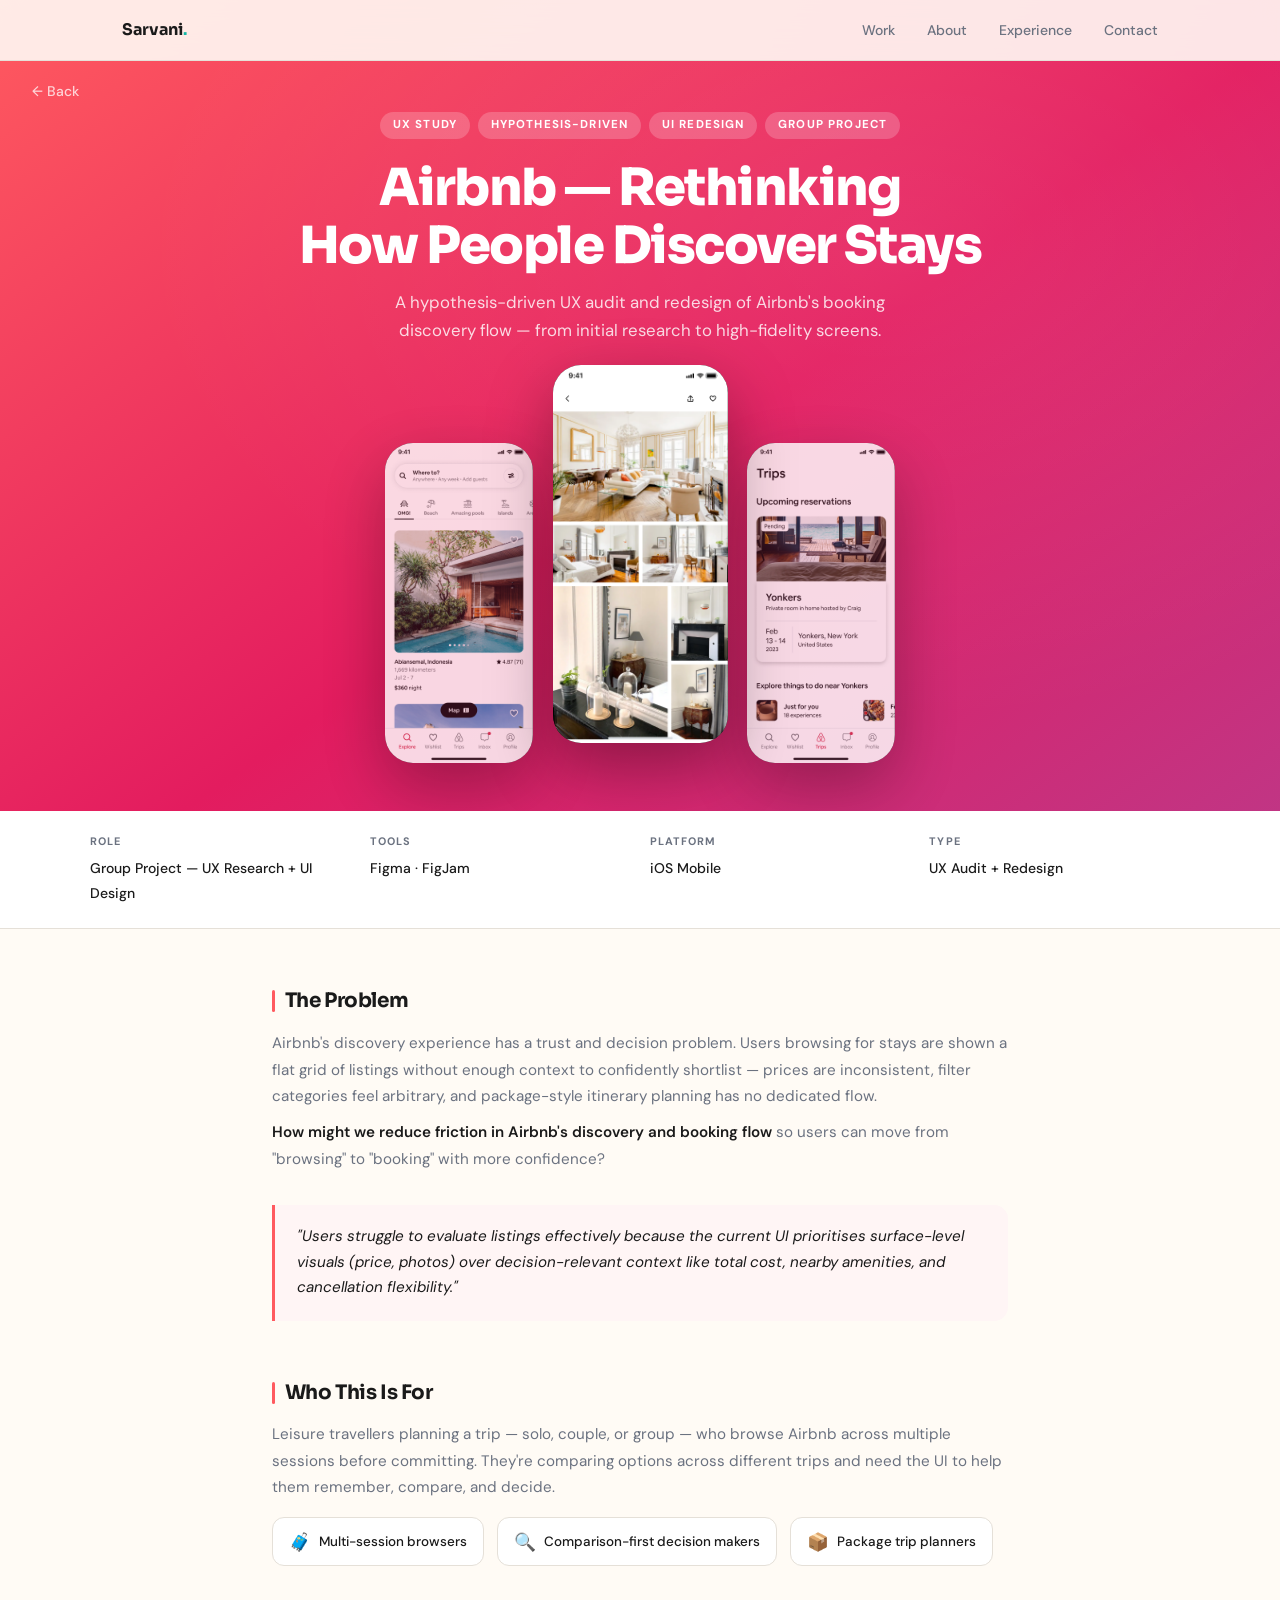
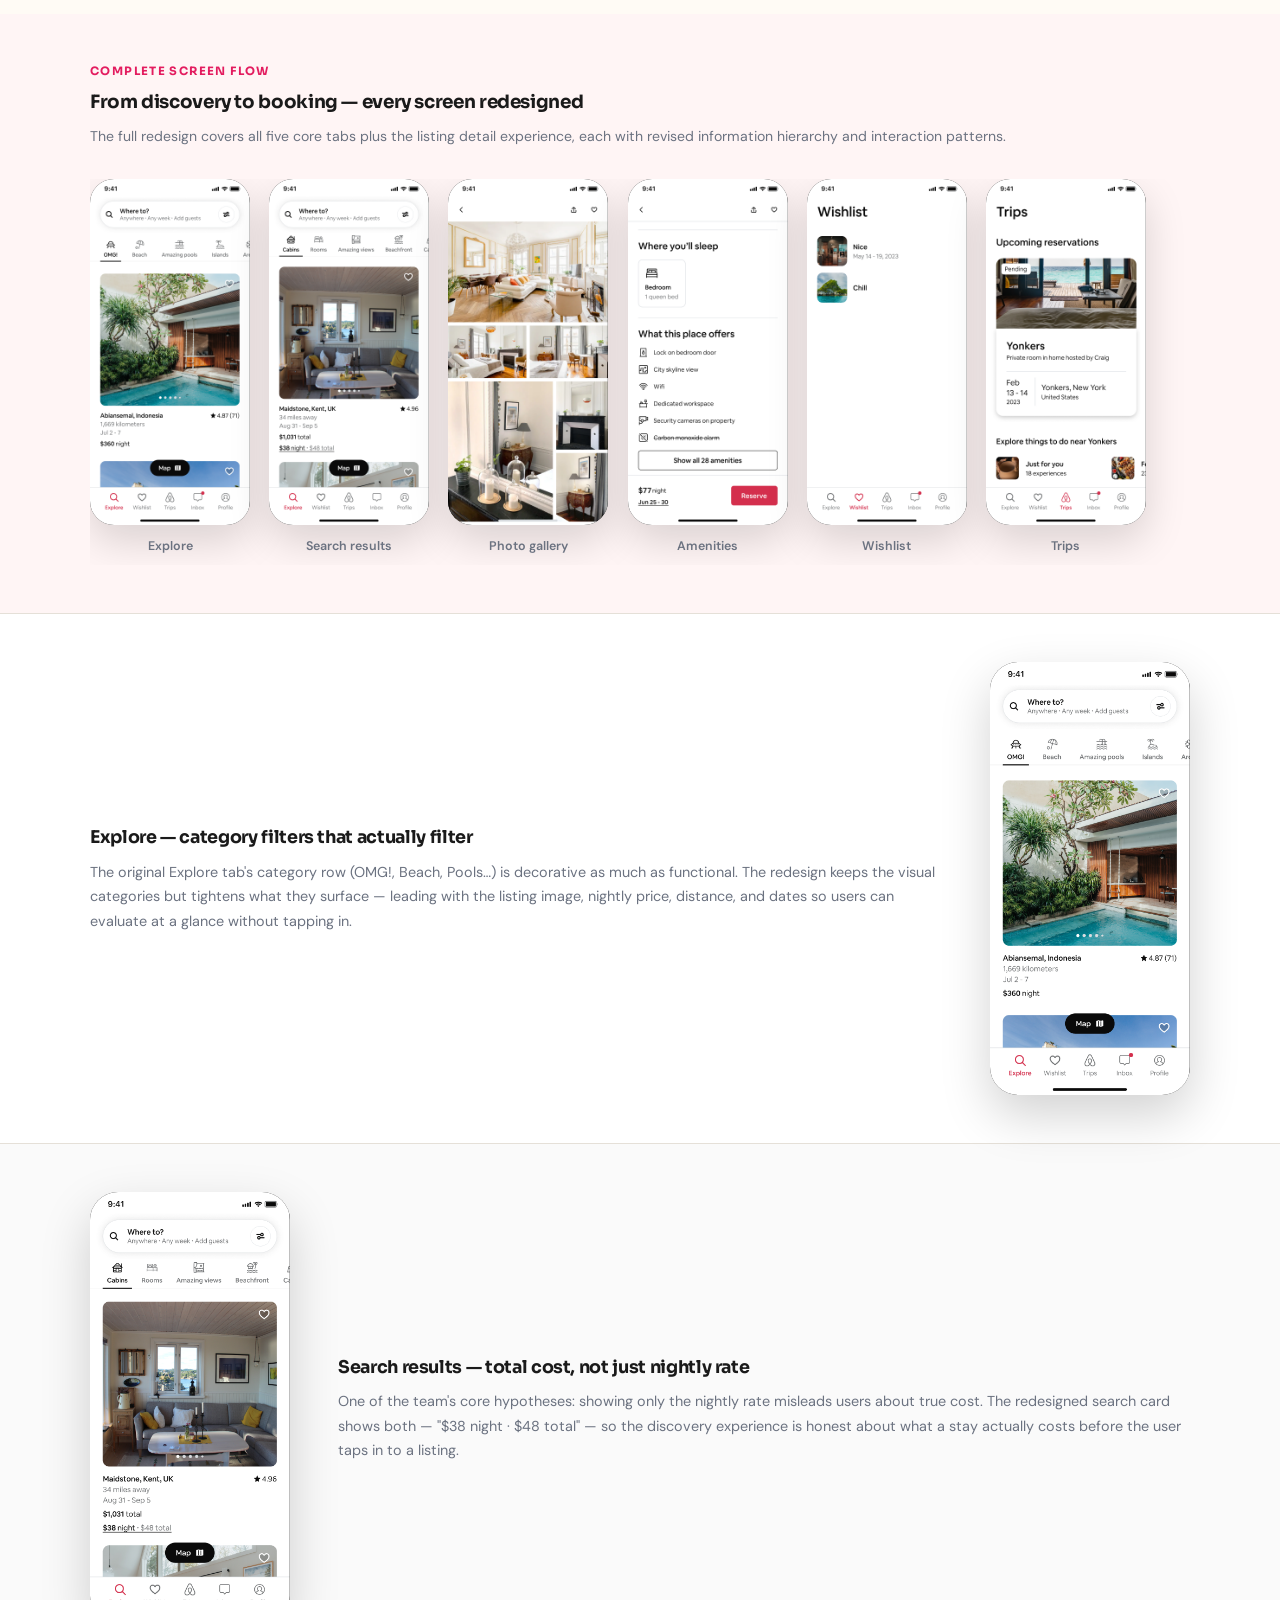
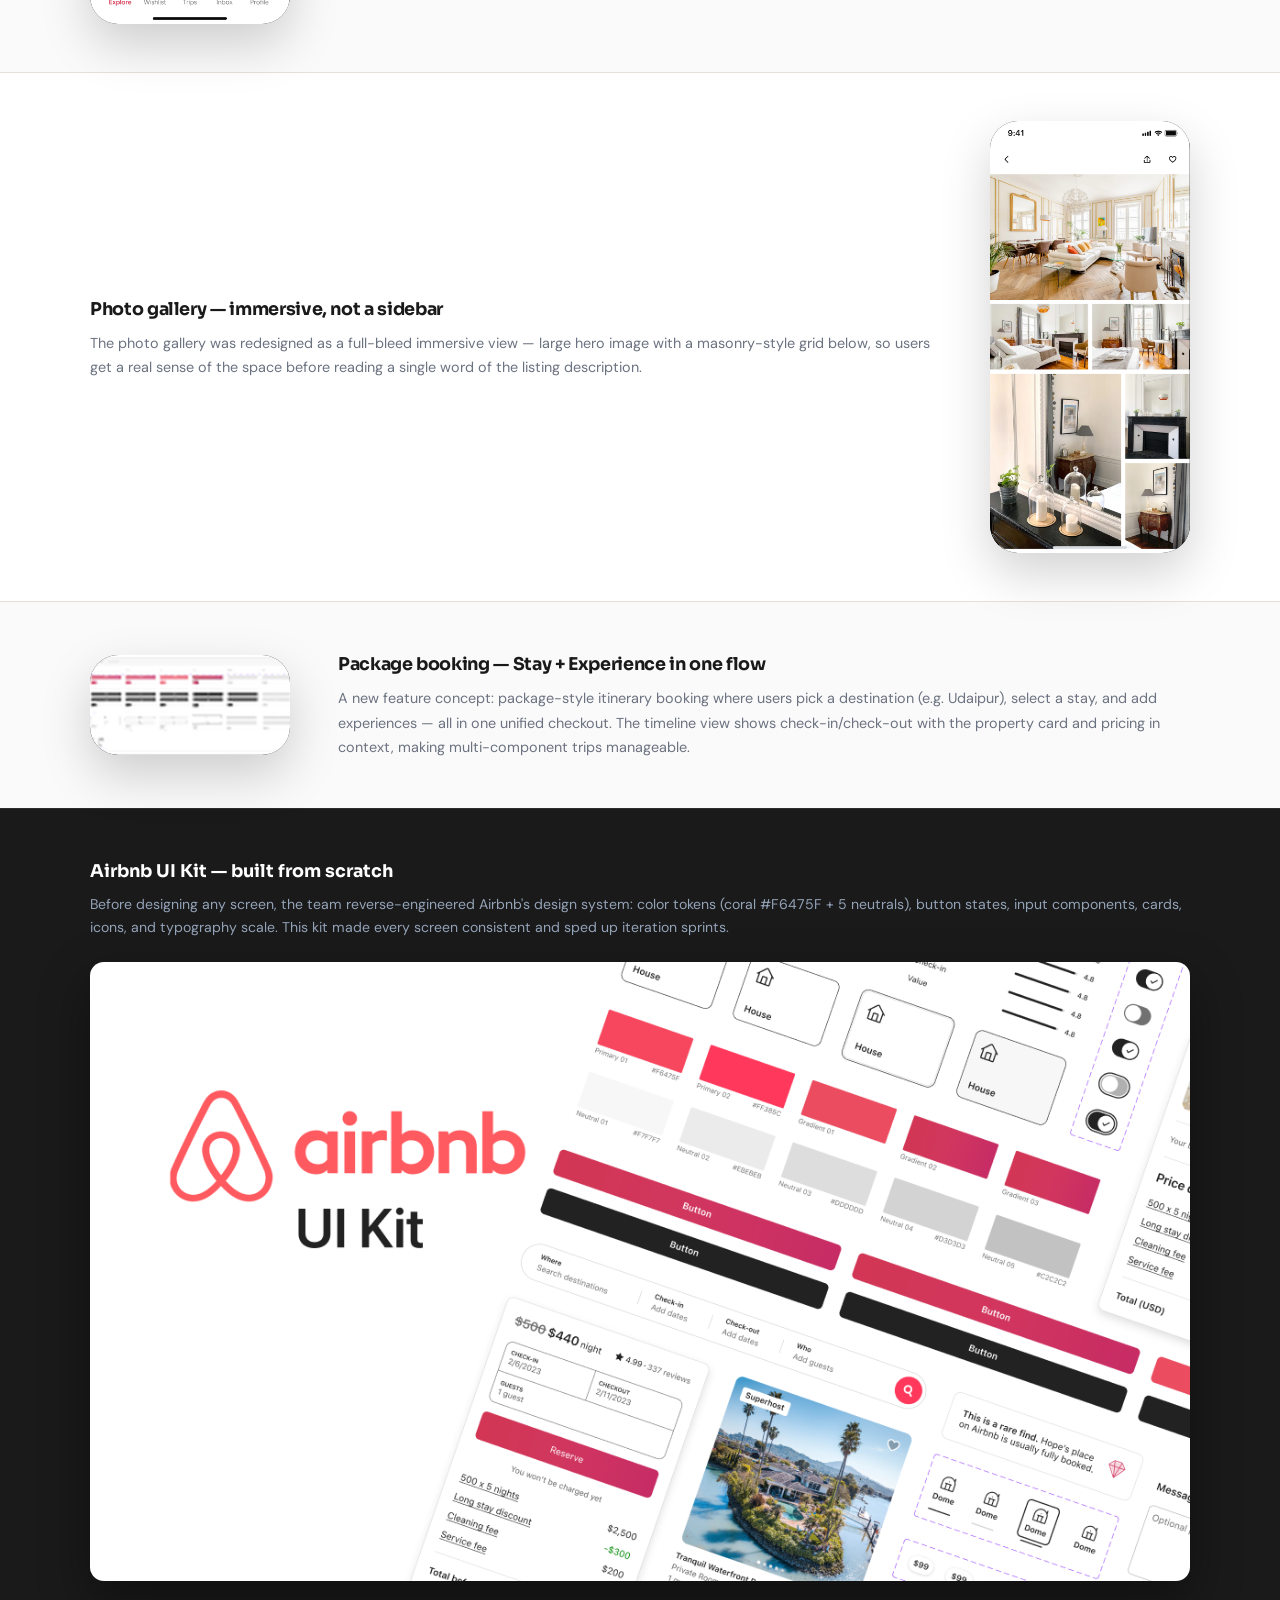
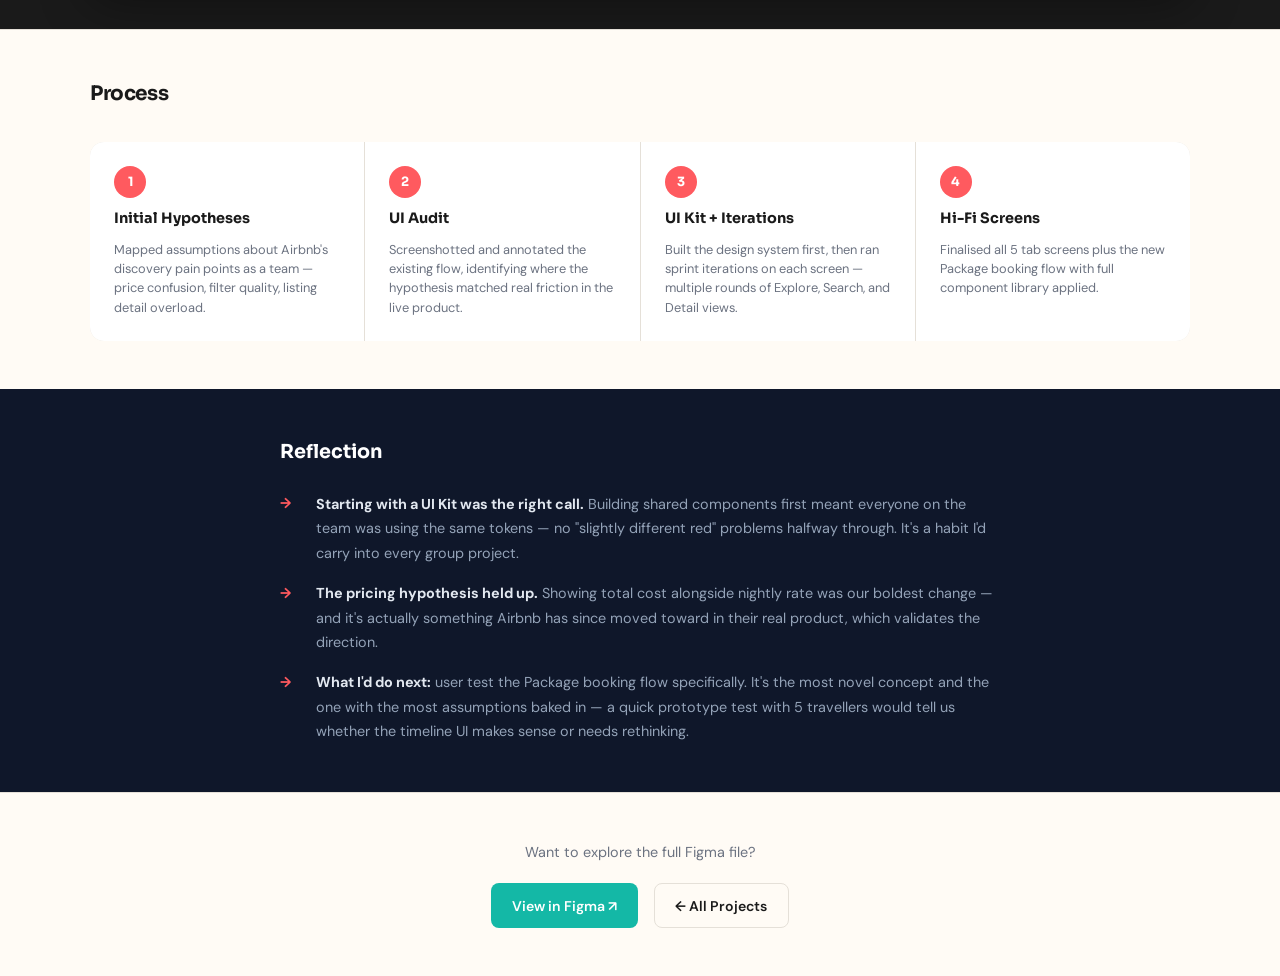
==== airbnb-case-study.html @ 31b1c825 "Add Airbnb UX Study case study page + unique screen assets - Screenshot 8 individual screens from al" ====
<!DOCTYPE html>
<html lang="en">
<head>
  <meta charset="UTF-8" />
  <meta name="viewport" content="width=device-width, initial-scale=1.0" />
  <title>Airbnb UX Study — Case Study · Sarvani Vulavalapudi</title>
  <meta name="description" content="Case study: A hypothesis-driven UX audit and redesign of Airbnb's booking discovery flow." />
  <link rel="stylesheet" href="style.css" />
  <style>
    .cs-back {
      display: inline-flex; align-items: center; gap: 0.4rem;
      font-size: 0.875rem; font-weight: 500; color: rgba(255,255,255,0.75);
      text-decoration: none; transition: color 0.2s;
      position: absolute; top: 80px; left: 2rem; z-index: 10;
    }
    .cs-back:hover { color: white; }

    /* ── HERO ── */
    .cs-hero {
      min-height: 82vh;
      background: linear-gradient(145deg, #FF5A5F 0%, #E31C5F 55%, #c13584 100%);
      display: flex; flex-direction: column;
      align-items: center; justify-content: center;
      padding: 7rem 2rem 3rem;
      text-align: center;
      position: relative; overflow: hidden;
    }
    .cs-hero::before {
      content: ''; position: absolute; inset: 0;
      background: radial-gradient(ellipse at 70% 30%, rgba(255,255,255,0.08) 0%, transparent 60%);
    }
    .cs-hero-tags { display: flex; gap: 0.5rem; flex-wrap: wrap; justify-content: center; margin-bottom: 1.2rem; position: relative; }
    .cs-tag {
      font-size: 0.72rem; font-weight: 700; letter-spacing: 0.1em; text-transform: uppercase;
      padding: 0.28rem 0.8rem; border-radius: 99px;
      background: rgba(255,255,255,0.2); color: white;
    }
    .cs-hero h1 {
      font-family: 'Sora', sans-serif;
      font-size: clamp(1.8rem, 4.5vw, 3.2rem);
      font-weight: 800; letter-spacing: -0.03em;
      color: white; line-height: 1.15; margin-bottom: 0.8rem;
      position: relative;
    }
    .cs-hero-sub {
      font-size: 1.05rem; color: rgba(255,255,255,0.82);
      max-width: 500px; margin: 0 auto 2.5rem; line-height: 1.65;
      position: relative;
    }
    .cs-hero-phones {
      display: flex; align-items: flex-end; justify-content: center;
      gap: 1.2rem; width: 100%; max-width: 640px; margin: 0 auto;
      position: relative;
    }
    .cs-hero-phone {
      background: #1a1a1a; border-radius: 28px;
      overflow: hidden; box-shadow: 0 24px 64px rgba(0,0,0,0.35);
      flex-shrink: 0;
    }
    .cs-hero-phone.center { width: 175px; transform: translateY(-20px); z-index: 2; }
    .cs-hero-phone.side   { width: 148px; opacity: 0.82; }
    .cs-hero-phone img { width: 100%; display: block; }

    /* ── META BAR ── */
    .cs-meta-bar { background: var(--surface); border-bottom: 1px solid var(--border); padding: 1.4rem 2rem; }
    .cs-meta-inner {
      max-width: var(--max); margin: 0 auto;
      display: grid; grid-template-columns: repeat(auto-fit, minmax(130px, 1fr)); gap: 1.2rem;
    }
    .cs-meta-item label {
      display: block; font-size: 0.68rem; font-weight: 700;
      letter-spacing: 0.1em; text-transform: uppercase; color: var(--text-muted); margin-bottom: 0.25rem;
    }
    .cs-meta-item span { font-size: 0.875rem; font-weight: 500; color: var(--text); }

    /* ── SECTION ── */
    .cs-section { max-width: 800px; margin: 0 auto; padding: 3.5rem 2rem 0; }
    .cs-section h2 {
      font-family: 'Sora', sans-serif; font-size: 1.25rem; font-weight: 700;
      letter-spacing: -0.02em; color: var(--text); margin-bottom: 0.8rem;
      display: flex; align-items: center; gap: 0.6rem;
    }
    .cs-section h2::before {
      content: ''; display: inline-block; width: 3px; height: 1.1em;
      background: #FF5A5F; border-radius: 2px; flex-shrink: 0;
    }
    .cs-section p { color: var(--text-muted); line-height: 1.75; margin-bottom: 0.6rem; font-size: 0.95rem; }
    .cs-section p:last-child { margin-bottom: 0; }
    .cs-section strong { color: var(--text); font-weight: 600; }

    /* ── USER CHIPS ── */
    .cs-chips { display: flex; gap: 0.8rem; flex-wrap: wrap; margin-top: 1rem; }
    .cs-chip {
      display: flex; align-items: center; gap: 0.5rem;
      padding: 0.6rem 1rem; border-radius: 12px;
      border: 1px solid var(--border); background: var(--surface);
      font-size: 0.84rem; color: var(--text); font-weight: 500;
    }
    .cs-chip-icon { font-size: 1.1rem; }

    /* ── HYPOTHESIS CALLOUT ── */
    .cs-hypothesis {
      max-width: 800px; margin: 2rem auto 0;
      padding: 0 2rem;
    }
    .cs-hypothesis-inner {
      background: #fff5f5; border-left: 3px solid #FF5A5F;
      border-radius: 0 var(--radius) var(--radius) 0;
      padding: 1.2rem 1.4rem;
    }
    .cs-hypothesis-inner p {
      font-size: 0.95rem; color: var(--text); line-height: 1.7; margin: 0; font-style: italic;
    }

    /* ── FULL-WIDTH GALLERY ── */
    .cs-gallery-wrap { background: #fff5f5; padding: 3rem 2rem; margin-top: 3rem; }
    .cs-gallery-label {
      max-width: var(--max); margin: 0 auto 0.4rem;
      font-family: 'Sora', sans-serif; font-size: 0.72rem; font-weight: 700;
      letter-spacing: 0.12em; text-transform: uppercase; color: #E31C5F;
    }
    .cs-gallery-title {
      max-width: var(--max); margin: 0 auto 0.5rem;
      font-family: 'Sora', sans-serif; font-size: 1.15rem; font-weight: 700;
      color: var(--text); letter-spacing: -0.02em;
    }
    .cs-gallery-desc {
      max-width: var(--max); margin: 0 auto 2rem;
      font-size: 0.88rem; color: var(--text-muted); line-height: 1.6;
    }
    .cs-gallery {
      max-width: var(--max); margin: 0 auto;
      display: flex; gap: 1.2rem; overflow-x: auto; padding-bottom: 0.5rem;
      scrollbar-width: none;
    }
    .cs-gallery::-webkit-scrollbar { display: none; }
    .cs-gallery-item { flex-shrink: 0; text-align: center; }
    .cs-gallery-phone {
      width: 160px; background: #1a1a1a; border-radius: 24px; overflow: hidden;
      box-shadow: 0 16px 40px rgba(0,0,0,0.15); margin-bottom: 0.75rem;
    }
    .cs-gallery-phone img { width: 100%; display: block; }
    .cs-gallery-caption { font-size: 0.78rem; font-weight: 600; color: var(--text-muted); }

    /* ── FEATURE SECTIONS ── */
    .cs-feature-wrap { background: var(--surface); padding: 3rem 2rem; border-top: 1px solid var(--border); }
    .cs-feature-inner {
      max-width: var(--max); margin: 0 auto;
      display: grid; grid-template-columns: 1fr auto; gap: 3rem; align-items: center;
    }
    .cs-feature-inner.flip { grid-template-columns: auto 1fr; }
    .cs-feature-inner.flip .cs-feature-phone { order: -1; }
    .cs-feature-text h3 {
      font-family: 'Sora', sans-serif; font-size: 1.1rem; font-weight: 700;
      color: var(--text); margin-bottom: 0.5rem; letter-spacing: -0.02em;
    }
    .cs-feature-text p { font-size: 0.9rem; color: var(--text-muted); line-height: 1.7; margin: 0; }
    .cs-feature-phone {
      width: 200px; background: #1a1a1a; border-radius: 28px; overflow: hidden;
      box-shadow: 0 20px 50px rgba(0,0,0,0.18); flex-shrink: 0;
    }
    .cs-feature-phone img { width: 100%; display: block; }

    /* ── DESIGN SYSTEM BANNER ── */
    .cs-system-wrap { background: #1a1a1a; padding: 3rem 2rem; border-top: 1px solid #2d2d2d; }
    .cs-system-inner { max-width: var(--max); margin: 0 auto; }
    .cs-system-inner h2 {
      font-family: 'Sora', sans-serif; font-size: 1.1rem; font-weight: 700;
      color: white; margin-bottom: 0.5rem;
    }
    .cs-system-inner p { font-size: 0.88rem; color: #94a3b8; margin-bottom: 1.5rem; line-height: 1.6; }
    .cs-system-img {
      width: 100%; border-radius: var(--radius); overflow: hidden;
      box-shadow: 0 20px 50px rgba(0,0,0,0.4);
    }
    .cs-system-img img { width: 100%; display: block; }

    /* ── PROCESS STRIP ── */
    .cs-process-wrap { background: var(--bg); padding: 3rem 2rem; border-top: 1px solid var(--border); }
    .cs-process-inner { max-width: var(--max); margin: 0 auto; }
    .cs-process-inner h2 {
      font-family: 'Sora', sans-serif; font-size: 1.25rem; font-weight: 700;
      color: var(--text); margin-bottom: 2rem; letter-spacing: -0.02em;
    }
    .cs-process-strip {
      display: grid; grid-template-columns: repeat(4, 1fr); gap: 1px;
      background: var(--border); border-radius: var(--radius); overflow: hidden;
    }
    .cs-process-step { background: var(--surface); padding: 1.5rem; display: flex; flex-direction: column; gap: 0.6rem; }
    .cs-process-num {
      width: 2rem; height: 2rem; border-radius: 50%; background: #FF5A5F;
      color: white; font-family: 'Sora', sans-serif; font-size: 0.8rem; font-weight: 700;
      display: flex; align-items: center; justify-content: center;
    }
    .cs-process-step h4 { font-family: 'Sora', sans-serif; font-size: 0.9rem; font-weight: 700; color: var(--text); margin: 0; }
    .cs-process-step p { font-size: 0.8rem; color: var(--text-muted); margin: 0; line-height: 1.5; }

    /* ── REFLECTION ── */
    .cs-reflection-wrap { background: #0f172a; padding: 3rem 2rem; }
    .cs-reflection-inner { max-width: 720px; margin: 0 auto; }
    .cs-reflection-inner h2 {
      font-family: 'Sora', sans-serif; font-size: 1.2rem; font-weight: 700;
      color: white; margin-bottom: 1.5rem;
    }
    .cs-reflection-bullets { display: flex; flex-direction: column; gap: 1rem; }
    .cs-reflection-bullet { display: grid; grid-template-columns: 1.5rem 1fr; gap: 0.75rem; }
    .cs-reflection-bullet::before { content: '→'; color: #FF5A5F; font-weight: 700; font-size: 0.9rem; margin-top: 0.05rem; }
    .cs-reflection-bullet p { font-size: 0.9rem; color: #94a3b8; line-height: 1.7; margin: 0; }
    .cs-reflection-bullet strong { color: #e2e8f0; }

    /* ── CTA ── */
    .cs-cta-wrap { padding: 3rem 2rem; text-align: center; border-top: 1px solid var(--border); }
    .cs-cta-wrap p { color: var(--text-muted); margin-bottom: 1.2rem; font-size: 0.9rem; }
    .cs-cta-btns { display: flex; gap: 1rem; justify-content: center; flex-wrap: wrap; }

    @media (max-width: 640px) {
      .cs-hero-phone.side { display: none; }
      .cs-hero-phone.center { width: 200px; transform: none; }
      .cs-feature-inner, .cs-feature-inner.flip { grid-template-columns: 1fr; text-align: center; }
      .cs-feature-inner.flip .cs-feature-phone { order: 0; margin: 0 auto; }
      .cs-feature-phone { margin: 0 auto; }
      .cs-process-strip { grid-template-columns: 1fr 1fr; }
    }
  </style>
</head>
<body>

  <!-- NAV -->
  <nav>
    <div class="nav-inner">
      <a class="nav-logo" href="index.html">Sarvani<span>.</span></a>
      <ul class="nav-links">
        <li><a href="index.html#projects">Work</a></li>
        <li><a href="index.html#about">About</a></li>
        <li><a href="index.html#experience">Experience</a></li>
        <li><a href="index.html#contact">Contact</a></li>
      </ul>
    </div>
  </nav>

  <a class="cs-back" href="index.html">← Back</a>

  <!-- ── HERO ── -->
  <div class="cs-hero">
    <div class="cs-hero-tags">
      <span class="cs-tag">UX Study</span>
      <span class="cs-tag">Hypothesis-Driven</span>
      <span class="cs-tag">UI Redesign</span>
      <span class="cs-tag">Group Project</span>
    </div>
    <h1>Airbnb — Rethinking<br>How People Discover Stays</h1>
    <p class="cs-hero-sub">A hypothesis-driven UX audit and redesign of Airbnb's booking discovery flow — from initial research to high-fidelity screens.</p>

    <div class="cs-hero-phones">
      <div class="cs-hero-phone side">
        <img src="assets/airbnb-explore.png" alt="Airbnb Explore" />
      </div>
      <div class="cs-hero-phone center">
        <img src="assets/airbnb-gallery.png" alt="Airbnb photo gallery" />
      </div>
      <div class="cs-hero-phone side">
        <img src="assets/airbnb-trips.png" alt="Airbnb Trips" />
      </div>
    </div>
  </div>

  <!-- ── META BAR ── -->
  <div class="cs-meta-bar">
    <div class="cs-meta-inner">
      <div class="cs-meta-item"><label>Role</label><span>Group Project — UX Research + UI Design</span></div>
      <div class="cs-meta-item"><label>Tools</label><span>Figma · FigJam</span></div>
      <div class="cs-meta-item"><label>Platform</label><span>iOS Mobile</span></div>
      <div class="cs-meta-item"><label>Type</label><span>UX Audit + Redesign</span></div>
    </div>
  </div>

  <!-- ── PROBLEM ── -->
  <div class="cs-section">
    <h2>The Problem</h2>
    <p>Airbnb's discovery experience has a trust and decision problem. Users browsing for stays are shown a flat grid of listings without enough context to confidently shortlist — prices are inconsistent, filter categories feel arbitrary, and package-style itinerary planning has no dedicated flow.</p>
    <p><strong>How might we reduce friction in Airbnb's discovery and booking flow</strong> so users can move from "browsing" to "booking" with more confidence?</p>
  </div>

  <!-- HYPOTHESIS CALLOUT -->
  <div class="cs-hypothesis">
    <div class="cs-hypothesis-inner">
      <p>"Users struggle to evaluate listings effectively because the current UI prioritises surface-level visuals (price, photos) over decision-relevant context like total cost, nearby amenities, and cancellation flexibility."</p>
    </div>
  </div>

  <!-- ── USER ── -->
  <div class="cs-section">
    <h2>Who This Is For</h2>
    <p>Leisure travellers planning a trip — solo, couple, or group — who browse Airbnb across multiple sessions before committing. They're comparing options across different trips and need the UI to help them remember, compare, and decide.</p>
    <div class="cs-chips">
      <div class="cs-chip"><span class="cs-chip-icon">🧳</span> Multi-session browsers</div>
      <div class="cs-chip"><span class="cs-chip-icon">🔍</span> Comparison-first decision makers</div>
      <div class="cs-chip"><span class="cs-chip-icon">📦</span> Package trip planners</div>
    </div>
  </div>

  <!-- ── GALLERY: FULL FLOW ── -->
  <div class="cs-gallery-wrap">
    <div class="cs-gallery-label">Complete Screen Flow</div>
    <div class="cs-gallery-title">From discovery to booking — every screen redesigned</div>
    <div class="cs-gallery-desc">The full redesign covers all five core tabs plus the listing detail experience, each with revised information hierarchy and interaction patterns.</div>
    <div class="cs-gallery">
      <div class="cs-gallery-item">
        <div class="cs-gallery-phone"><img src="assets/airbnb-explore.png" alt="Explore" /></div>
        <div class="cs-gallery-caption">Explore</div>
      </div>
      <div class="cs-gallery-item">
        <div class="cs-gallery-phone"><img src="assets/airbnb-search.png" alt="Search" /></div>
        <div class="cs-gallery-caption">Search results</div>
      </div>
      <div class="cs-gallery-item">
        <div class="cs-gallery-phone"><img src="assets/airbnb-gallery.png" alt="Photo gallery" /></div>
        <div class="cs-gallery-caption">Photo gallery</div>
      </div>
      <div class="cs-gallery-item">
        <div class="cs-gallery-phone"><img src="assets/airbnb-amenities.png" alt="Amenities" /></div>
        <div class="cs-gallery-caption">Amenities</div>
      </div>
      <div class="cs-gallery-item">
        <div class="cs-gallery-phone"><img src="assets/airbnb-wishlist.png" alt="Wishlist" /></div>
        <div class="cs-gallery-caption">Wishlist</div>
      </div>
      <div class="cs-gallery-item">
        <div class="cs-gallery-phone"><img src="assets/airbnb-trips.png" alt="Trips" /></div>
        <div class="cs-gallery-caption">Trips</div>
      </div>
    </div>
  </div>

  <!-- ── FEATURE: EXPLORE ── -->
  <div class="cs-feature-wrap">
    <div class="cs-feature-inner">
      <div class="cs-feature-text">
        <h3>Explore — category filters that actually filter</h3>
        <p>The original Explore tab's category row (OMG!, Beach, Pools…) is decorative as much as functional. The redesign keeps the visual categories but tightens what they surface — leading with the listing image, nightly price, distance, and dates so users can evaluate at a glance without tapping in.</p>
      </div>
      <div class="cs-feature-phone">
        <img src="assets/airbnb-explore.png" alt="Explore tab" />
      </div>
    </div>
  </div>

  <!-- ── FEATURE: SEARCH ── -->
  <div class="cs-feature-wrap" style="background: #fafafa;">
    <div class="cs-feature-inner flip">
      <div class="cs-feature-text">
        <h3>Search results — total cost, not just nightly rate</h3>
        <p>One of the team's core hypotheses: showing only the nightly rate misleads users about true cost. The redesigned search card shows both — "$38 night · $48 total" — so the discovery experience is honest about what a stay actually costs before the user taps in to a listing.</p>
      </div>
      <div class="cs-feature-phone">
        <img src="assets/airbnb-search.png" alt="Search results" />
      </div>
    </div>
  </div>

  <!-- ── FEATURE: GALLERY ── -->
  <div class="cs-feature-wrap">
    <div class="cs-feature-inner">
      <div class="cs-feature-text">
        <h3>Photo gallery — immersive, not a sidebar</h3>
        <p>The photo gallery was redesigned as a full-bleed immersive view — large hero image with a masonry-style grid below, so users get a real sense of the space before reading a single word of the listing description.</p>
      </div>
      <div class="cs-feature-phone">
        <img src="assets/airbnb-gallery.png" alt="Photo gallery" />
      </div>
    </div>
  </div>

  <!-- ── FEATURE: PACKAGE BOOKING ── -->
  <div class="cs-feature-wrap" style="background: #fafafa;">
    <div class="cs-feature-inner flip">
      <div class="cs-feature-text">
        <h3>Package booking — Stay + Experience in one flow</h3>
        <p>A new feature concept: package-style itinerary booking where users pick a destination (e.g. Udaipur), select a stay, and add experiences — all in one unified checkout. The timeline view shows check-in/check-out with the property card and pricing in context, making multi-component trips manageable.</p>
      </div>
      <div class="cs-feature-phone">
        <img src="assets/thumb-airbnb.png" alt="Package booking flow" />
      </div>
    </div>
  </div>

  <!-- ── DESIGN SYSTEM ── -->
  <div class="cs-system-wrap">
    <div class="cs-system-inner">
      <h2>Airbnb UI Kit — built from scratch</h2>
      <p>Before designing any screen, the team reverse-engineered Airbnb's design system: color tokens (coral #F6475F + 5 neutrals), button states, input components, cards, icons, and typography scale. This kit made every screen consistent and sped up iteration sprints.</p>
      <div class="cs-system-img">
        <img src="assets/airbnb-cover.png" alt="Airbnb UI Kit" />
      </div>
    </div>
  </div>

  <!-- ── PROCESS ── -->
  <div class="cs-process-wrap">
    <div class="cs-process-inner">
      <h2>Process</h2>
      <div class="cs-process-strip">
        <div class="cs-process-step">
          <div class="cs-process-num">1</div>
          <h4>Initial Hypotheses</h4>
          <p>Mapped assumptions about Airbnb's discovery pain points as a team — price confusion, filter quality, listing detail overload.</p>
        </div>
        <div class="cs-process-step">
          <div class="cs-process-num">2</div>
          <h4>UI Audit</h4>
          <p>Screenshotted and annotated the existing flow, identifying where the hypothesis matched real friction in the live product.</p>
        </div>
        <div class="cs-process-step">
          <div class="cs-process-num">3</div>
          <h4>UI Kit + Iterations</h4>
          <p>Built the design system first, then ran sprint iterations on each screen — multiple rounds of Explore, Search, and Detail views.</p>
        </div>
        <div class="cs-process-step">
          <div class="cs-process-num">4</div>
          <h4>Hi-Fi Screens</h4>
          <p>Finalised all 5 tab screens plus the new Package booking flow with full component library applied.</p>
        </div>
      </div>
    </div>
  </div>

  <!-- ── REFLECTION ── -->
  <div class="cs-reflection-wrap">
    <div class="cs-reflection-inner">
      <h2>Reflection</h2>
      <div class="cs-reflection-bullets">
        <div class="cs-reflection-bullet">
          <p><strong>Starting with a UI Kit was the right call.</strong> Building shared components first meant everyone on the team was using the same tokens — no "slightly different red" problems halfway through. It's a habit I'd carry into every group project.</p>
        </div>
        <div class="cs-reflection-bullet">
          <p><strong>The pricing hypothesis held up.</strong> Showing total cost alongside nightly rate was our boldest change — and it's actually something Airbnb has since moved toward in their real product, which validates the direction.</p>
        </div>
        <div class="cs-reflection-bullet">
          <p><strong>What I'd do next:</strong> user test the Package booking flow specifically. It's the most novel concept and the one with the most assumptions baked in — a quick prototype test with 5 travellers would tell us whether the timeline UI makes sense or needs rethinking.</p>
        </div>
      </div>
    </div>
  </div>

  <!-- ── CTA ── -->
  <div class="cs-cta-wrap">
    <p>Want to explore the full Figma file?</p>
    <div class="cs-cta-btns">
      <a class="btn btn-primary" href="https://www.figma.com/design/XB6ZlpIq3tsG7qbZxX8kXh/G2193---Airbnb" target="_blank" rel="noopener">View in Figma ↗</a>
      <a class="btn btn-outline" href="index.html#projects">← All Projects</a>
    </div>
  </div>

  <script src="script.js"></script>
</body>
</html>
---- style.css ----
@import url('https://fonts.googleapis.com/css2?family=Sora:wght@400;500;600;700;800&family=DM+Sans:wght@400;500;600&display=swap');

:root {
  --bg: #FFFBF5;
  --surface: #FFFFFF;
  --accent: #14B8A6;
  --accent-dark: #0D9488;
  --accent-light: rgba(20,184,166,0.12);
  --text: #1A1A1A;
  --text-muted: #6B7280;
  --border: #E5E0D8;
  --shadow: 0 2px 16px rgba(0,0,0,0.06);
  --shadow-hover: 0 10px 36px rgba(20,184,166,0.14);
  --radius: 14px;
  --max: 1100px;
}

*, *::before, *::after { box-sizing: border-box; margin: 0; padding: 0; }
html { scroll-behavior: smooth; }
body { font-family: 'DM Sans', sans-serif; background: var(--bg); color: var(--text); line-height: 1.6; }

/* ── NAV ── */
nav {
  position: fixed; top: 0; left: 0; right: 0; z-index: 100;
  background: rgba(255,251,245,0.9);
  backdrop-filter: blur(14px);
  border-bottom: 1px solid var(--border);
}
.nav-inner {
  max-width: var(--max); margin: 0 auto; padding: 0 2rem;
  height: 60px; display: flex; align-items: center; justify-content: space-between;
}
.nav-logo { font-family: 'Sora', sans-serif; font-weight: 700; font-size: 1rem; color: var(--text); text-decoration: none; letter-spacing: -0.02em; }
.nav-logo span { color: var(--accent); }
.nav-links { display: flex; gap: 2rem; list-style: none; }
.nav-links a { font-size: 0.875rem; font-weight: 500; color: var(--text-muted); text-decoration: none; transition: color 0.2s; }
.nav-links a:hover, .nav-links a.active { color: var(--accent); }

/* ── SECTIONS ── */
section { padding: 5rem 2rem; }
.container { max-width: var(--max); margin: 0 auto; }
.section-label { font-family: 'Sora', sans-serif; font-size: 0.72rem; font-weight: 700; letter-spacing: 0.14em; text-transform: uppercase; color: var(--accent); margin-bottom: 0.6rem; }
.section-title { font-family: 'Sora', sans-serif; font-size: clamp(1.5rem, 2.8vw, 2.1rem); font-weight: 700; color: var(--text); margin-bottom: 0.35rem; letter-spacing: -0.025em; }

/* ── HERO ── */
#hero { min-height: 100vh; display: flex; align-items: center; padding-top: 80px; }
.hero-inner {
  display: grid; grid-template-columns: 1fr auto; gap: 3rem; align-items: center;
  max-width: var(--max); margin: 0 auto; padding: 0 2rem;
}
.hero-tag {
  display: inline-flex; align-items: center; gap: 0.5rem;
  background: var(--accent-light); color: var(--accent-dark);
  font-size: 0.75rem; font-weight: 600; letter-spacing: 0.06em;
  padding: 0.32rem 0.8rem; border-radius: 100px; margin-bottom: 1.25rem;
}
.hero-tag::before { content: '●'; font-size: 0.45rem; animation: pulse 2s infinite; }
@keyframes pulse { 0%,100%{opacity:1} 50%{opacity:0.4} }
h1.hero-name { font-family: 'Sora', sans-serif; font-size: clamp(2.8rem, 6vw, 4.5rem); font-weight: 800; line-height: 1.05; letter-spacing: -0.04em; color: var(--text); margin-bottom: 0.5rem; }
h1.hero-name span { color: var(--accent); }
.hero-title { font-size: 0.95rem; font-weight: 500; color: var(--text-muted); margin-bottom: 1.4rem; }
.hero-tagline { font-size: clamp(1rem, 1.8vw, 1.15rem); line-height: 1.6; color: var(--text); max-width: 520px; margin-bottom: 2rem; }
.hero-tagline strong { color: var(--accent-dark); font-weight: 600; }
.hero-ctas { display: flex; gap: 0.85rem; flex-wrap: wrap; }
.btn { display: inline-flex; align-items: center; gap: 0.4rem; font-family: 'DM Sans', sans-serif; font-size: 0.88rem; font-weight: 600; padding: 0.65rem 1.3rem; border-radius: 8px; text-decoration: none; transition: all 0.2s; border: none; cursor: pointer; }
.btn-primary { background: var(--accent); color: #fff; }
.btn-primary:hover { background: var(--accent-dark); transform: translateY(-2px); box-shadow: 0 6px 20px rgba(20,184,166,0.35); }
.btn-outline { background: transparent; color: var(--text); border: 1.5px solid var(--border); }
.btn-outline:hover { border-color: var(--accent); color: var(--accent); transform: translateY(-2px); }
.btn-outline-light { background: transparent; color: rgba(255,255,255,0.8); border: 1.5px solid rgba(255,255,255,0.2); }
.btn-outline-light:hover { color: #fff; border-color: var(--accent); transform: translateY(-2px); }
.hero-photo-wrap { width: 210px; height: 250px; border-radius: 16px; overflow: hidden; border: 3px solid var(--accent-light); flex-shrink: 0; background: var(--accent-light); display: flex; align-items: center; justify-content: center; }
.hero-photo-wrap img { width: 100%; height: 100%; object-fit: cover; }
.hero-photo-placeholder { font-size: 4rem; opacity: 0.3; }

/* ── PROJECTS ── */
#projects { background: var(--surface); border-top: 1px solid var(--border); }
.projects-grid { display: grid; grid-template-columns: repeat(2, 1fr); gap: 1.75rem; margin-top: 2.5rem; }

.project-card { background: var(--surface); border: 1.5px solid var(--border); border-radius: var(--radius); overflow: hidden; transition: all 0.22s ease; }
.project-card:hover { border-color: var(--accent); transform: translateY(-5px); box-shadow: var(--shadow-hover); }

/* Card visual / gradient backgrounds */
.card-visual {
  width: 100%; aspect-ratio: 16/9;
  display: flex; align-items: center; justify-content: center;
  position: relative; overflow: hidden;
  border-bottom: 1px solid var(--border);
}
.blue-grad   { background: linear-gradient(135deg, #E0F2FE 0%, #BAE6FD 100%); }
.purple-grad { background: linear-gradient(135deg, #F3E8FF 0%, #E9D5FF 100%); }
.green-grad  { background: linear-gradient(135deg, #D1FAE5 0%, #A7F3D0 100%); }
.dark-grad   { background: linear-gradient(135deg, #0f172a 0%, #1e1b4b 100%); }
.pink-grad   { background: linear-gradient(135deg, #FFF1F2 0%, #FFE4E6 100%); }
.indigo-grad { background: linear-gradient(135deg, #EEF2FF 0%, #E0E7FF 100%); }
.ig-grad     { background: linear-gradient(135deg, #F0F4FF 0%, #E8D5FF 100%); }
.zepto-grad  { background: linear-gradient(135deg, #F5F0FF 0%, #DDD6FE 100%); }

/* CSS phone device frame */
.mock-phone {
  width: 130px; height: 266px;
  border-radius: 22px;
  border: 5px solid #1C1C1E;
  background: #000;
  overflow: hidden;
  position: relative;
  box-shadow: 0 18px 48px rgba(0,0,0,0.28), 0 4px 10px rgba(0,0,0,0.12), inset 0 0 0 1px rgba(255,255,255,0.06);
  flex-shrink: 0;
}
.mock-notch {
  position: absolute; top: 0; left: 50%; transform: translateX(-50%);
  width: 46px; height: 14px;
  background: #1C1C1E; border-radius: 0 0 10px 10px; z-index: 2;
}
.mock-screen { width: 100%; height: 100%; object-fit: cover; object-position: top; display: block; }
.mock-home {
  position: absolute; bottom: 5px; left: 50%; transform: translateX(-50%);
  width: 46px; height: 3px;
  background: rgba(255,255,255,0.35); border-radius: 3px; z-index: 2;
}

/* Floating mockup (for Redesign — already has device frame in image) */
.floating-mockup {
  height: 88%; width: auto; max-width: 90%;
  object-fit: contain;
  filter: drop-shadow(0 16px 32px rgba(0,0,0,0.45));
}

/* Browser-style frame (Airbnb, Zepto) */
.mock-browser {
  width: 86%; border-radius: 8px;
  border: 2px solid rgba(0,0,0,0.15);
  background: #fff; overflow: hidden;
  box-shadow: 0 12px 32px rgba(0,0,0,0.18);
}
.mock-browser-bar {
  background: #F0F0F0; height: 22px; border-bottom: 1px solid #DDD;
  display: flex; align-items: center; padding: 0 8px; gap: 4px;
}
.mock-dot { width: 7px; height: 7px; border-radius: 50%; flex-shrink: 0; }
.mock-browser-screen { width: 100%; display: block; max-height: 120px; object-fit: cover; object-position: top; }

/* Project card body */
.project-body { padding: 1.4rem; }
.project-badges { display: flex; gap: 0.45rem; flex-wrap: wrap; margin-bottom: 0.8rem; }
.badge { font-size: 0.68rem; font-weight: 600; padding: 0.18rem 0.55rem; border-radius: 100px; letter-spacing: 0.02em; }
.badge-solo   { background: #DCFCE7; color: #166534; }
.badge-group  { background: #FEF9C3; color: #854D0E; }
.badge-ai     { background: rgba(139,92,246,0.1); color: #7C3AED; }
.badge-tag    { background: var(--accent-light); color: var(--accent-dark); }
.project-card h3 { font-family: 'Sora', sans-serif; font-size: 1rem; font-weight: 700; letter-spacing: -0.01em; color: var(--text); margin-bottom: 0.45rem; }
.project-card p { font-size: 0.84rem; color: var(--text-muted); line-height: 1.55; margin-bottom: 1.1rem; }
.project-links { display: flex; align-items: center; gap: 1.2rem; flex-wrap: wrap; }
.project-link { display: inline-flex; align-items: center; gap: 0.3rem; font-size: 0.83rem; font-weight: 600; color: var(--accent); text-decoration: none; transition: gap 0.2s; }
.project-link:hover { gap: 0.55rem; color: var(--accent-dark); }
.project-link-secondary { font-size: 0.83rem; font-weight: 500; color: var(--text-muted); text-decoration: none; transition: color 0.2s; }
.project-link-secondary:hover { color: var(--accent); }

/* ── ABOUT ── */
#about { background: var(--bg); }
.about-sub { color: var(--text-muted); max-width: 560px; font-size: 0.95rem; margin-bottom: 2.5rem; }

/* Compact timeline strip */
.timeline-strip {
  display: grid; grid-template-columns: 1fr auto 1fr auto 1fr;
  gap: 0; align-items: start;
  background: var(--surface);
  border: 1.5px solid var(--border);
  border-radius: var(--radius);
  padding: 2rem;
  margin-bottom: 2.5rem;
}
.ts-item { display: flex; flex-direction: column; gap: 0.4rem; }
.ts-icon { font-size: 1.6rem; margin-bottom: 0.3rem; }
.ts-label { font-size: 0.65rem; font-weight: 700; letter-spacing: 0.12em; text-transform: uppercase; color: var(--accent); }
.ts-title { font-family: 'Sora', sans-serif; font-size: 0.9rem; font-weight: 700; color: var(--text); }
.ts-desc { font-size: 0.78rem; color: var(--text-muted); line-height: 1.5; }
.ts-connector { font-size: 1.4rem; color: var(--border); align-self: center; padding: 0 1.5rem; padding-top: 1rem; }

/* Skills */
.skills-grid { display: grid; grid-template-columns: repeat(auto-fit, minmax(200px, 1fr)); gap: 1.5rem; }
.skill-group h4 { font-family: 'Sora', sans-serif; font-size: 0.72rem; font-weight: 700; letter-spacing: 0.1em; text-transform: uppercase; color: var(--text-muted); margin-bottom: 0.7rem; }
.chips { display: flex; flex-wrap: wrap; gap: 0.45rem; }
.chip { font-size: 0.76rem; font-weight: 500; padding: 0.28rem 0.7rem; border-radius: 100px; background: var(--accent-light); color: var(--accent-dark); border: 1px solid rgba(20,184,166,0.2); }
.chip.tech { background: rgba(26,26,26,0.05); color: var(--text); border-color: var(--border); }
.chip.ai { background: rgba(139,92,246,0.08); color: #7C3AED; border-color: rgba(139,92,246,0.2); }

/* ── EXPERIENCE ── */
#experience { background: var(--surface); border-top: 1px solid var(--border); }
.tl { margin-top: 2rem; }
.tl-item { display: grid; grid-template-columns: 160px 1fr; gap: 1.5rem; padding: 1.6rem 0; border-bottom: 1px solid var(--border); }
.tl-item:last-child { border-bottom: none; }
.tl-date { font-size: 0.78rem; color: var(--text-muted); font-weight: 500; padding-top: 0.15rem; }
.tl-role { font-family: 'Sora', sans-serif; font-size: 0.95rem; font-weight: 700; color: var(--text); letter-spacing: -0.01em; }
.tl-company { font-size: 0.84rem; color: var(--accent-dark); font-weight: 600; margin: 0.2rem 0 0.5rem; }
.tl-desc { font-size: 0.83rem; color: var(--text-muted); line-height: 1.55; }

/* ── EDUCATION ── */
#education { background: var(--bg); }
.edu-grid { display: grid; grid-template-columns: repeat(2,1fr); gap: 1.2rem; margin-top: 2rem; }
.edu-card { background: var(--surface); border: 1.5px solid var(--border); border-radius: var(--radius); padding: 1.4rem; transition: border-color 0.2s; }
.edu-card:hover { border-color: var(--accent); }
.edu-card h4 { font-family: 'Sora', sans-serif; font-size: 0.92rem; font-weight: 700; color: var(--text); margin-bottom: 0.3rem; letter-spacing: -0.01em; }
.edu-card .edu-school { font-size: 0.83rem; color: var(--accent-dark); font-weight: 600; margin-bottom: 0.25rem; }
.edu-card .edu-year { font-size: 0.78rem; color: var(--text-muted); }

/* ── CONTACT ── */
#contact { background: #111827; color: #fff; text-align: center; padding: 4.5rem 2rem; }
#contact .section-label { color: var(--accent); }
#contact .section-title { color: #fff; margin-bottom: 0.7rem; }
#contact p { color: rgba(255,255,255,0.55); max-width: 420px; margin: 0 auto 2rem; font-size: 0.92rem; }
.contact-links { display: flex; gap: 0.85rem; justify-content: center; flex-wrap: wrap; margin-bottom: 3rem; }
.footer-note { font-size: 0.75rem; color: rgba(255,255,255,0.25); border-top: 1px solid rgba(255,255,255,0.07); padding-top: 2rem; }

/* ── RESPONSIVE ── */
@media (max-width: 900px) {
  .timeline-strip { grid-template-columns: 1fr; }
  .ts-connector { display: none; }
  .ts-item { border-bottom: 1px solid var(--border); padding-bottom: 1.25rem; margin-bottom: 1.25rem; }
  .ts-item:last-child { border-bottom: none; margin-bottom: 0; padding-bottom: 0; }
}
@media (max-width: 768px) {
  .hero-inner { grid-template-columns: 1fr; }
  .hero-photo-wrap { width: 130px; height: 155px; margin: 0 auto; }
  .projects-grid { grid-template-columns: 1fr; }
  .tl-item { grid-template-columns: 1fr; gap: 0.2rem; }
  .edu-grid { grid-template-columns: 1fr; }
  .nav-links { display: none; }
  section { padding: 3.5rem 1.25rem; }
}
@media (max-width: 480px) {
  h1.hero-name { font-size: 2.4rem; }
  .hero-ctas { flex-direction: column; }
  .btn { justify-content: center; }
  .mock-phone { width: 110px; height: 224px; }
}
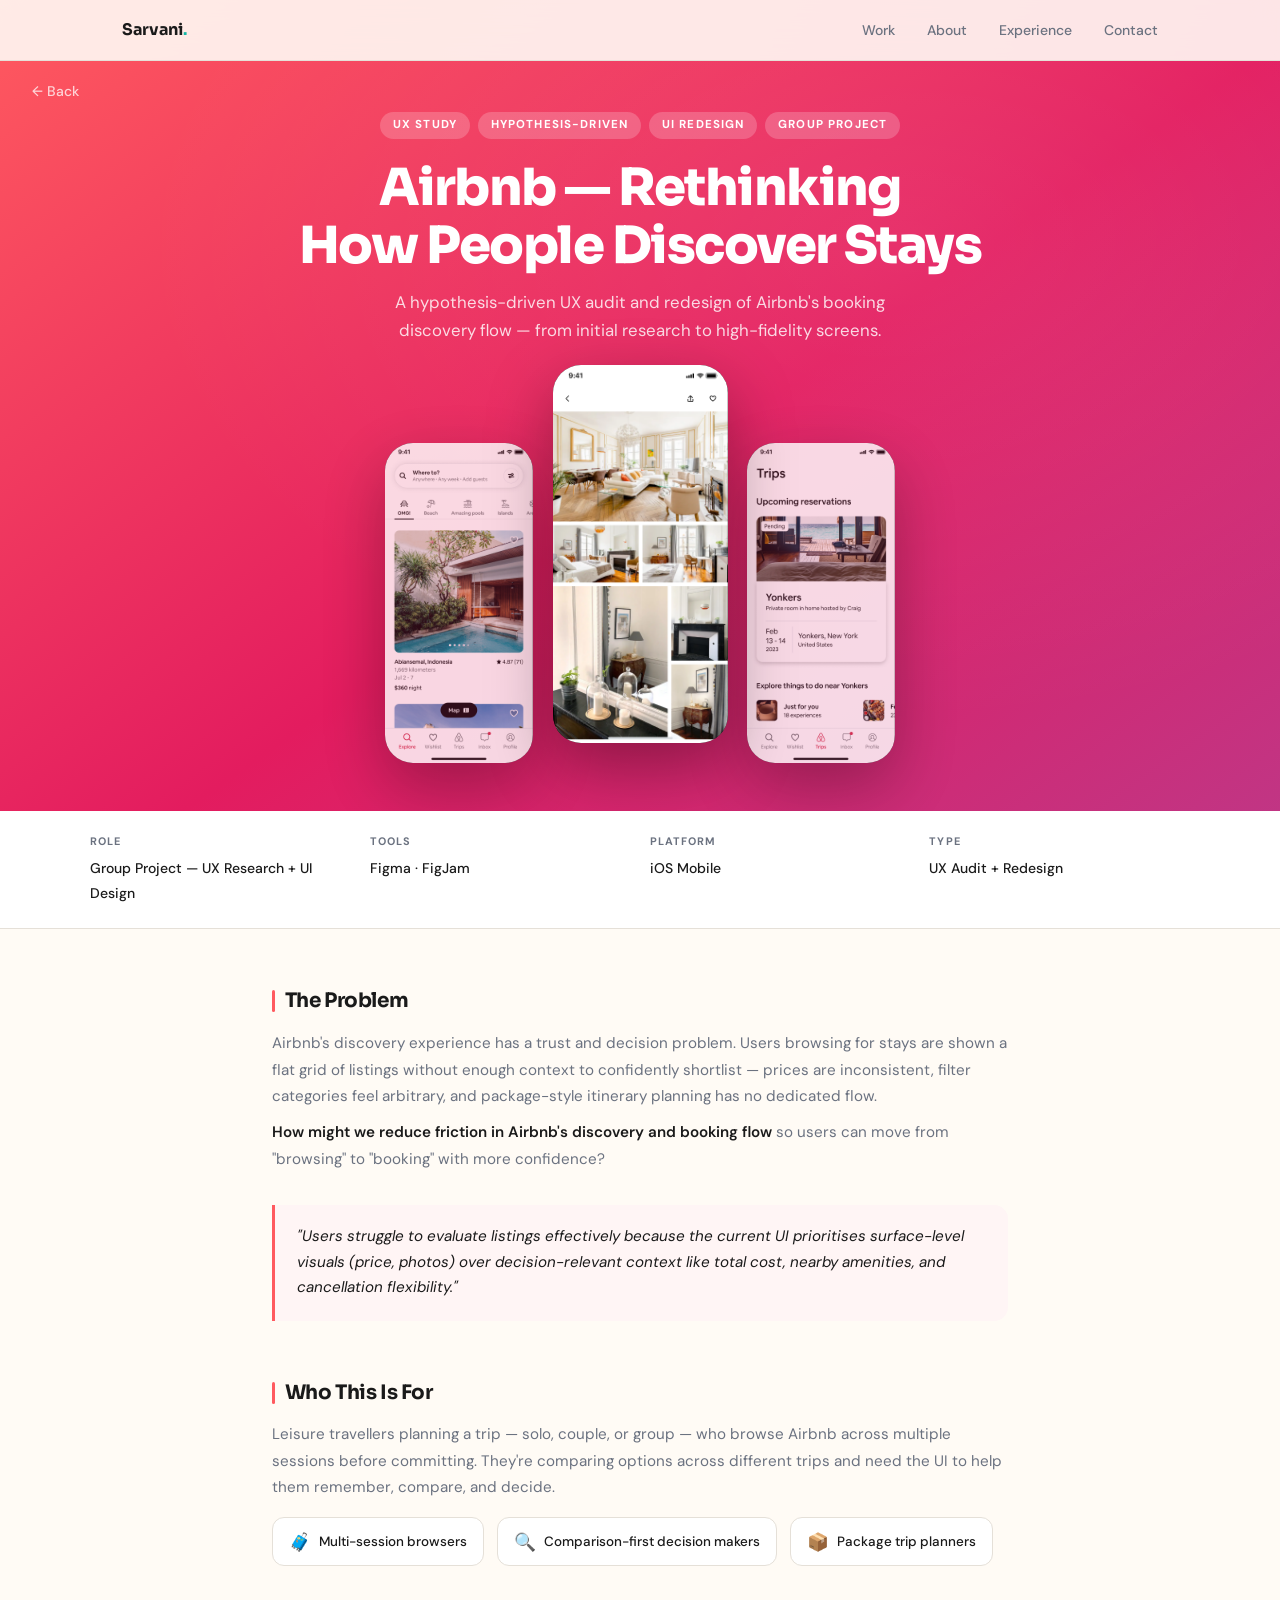
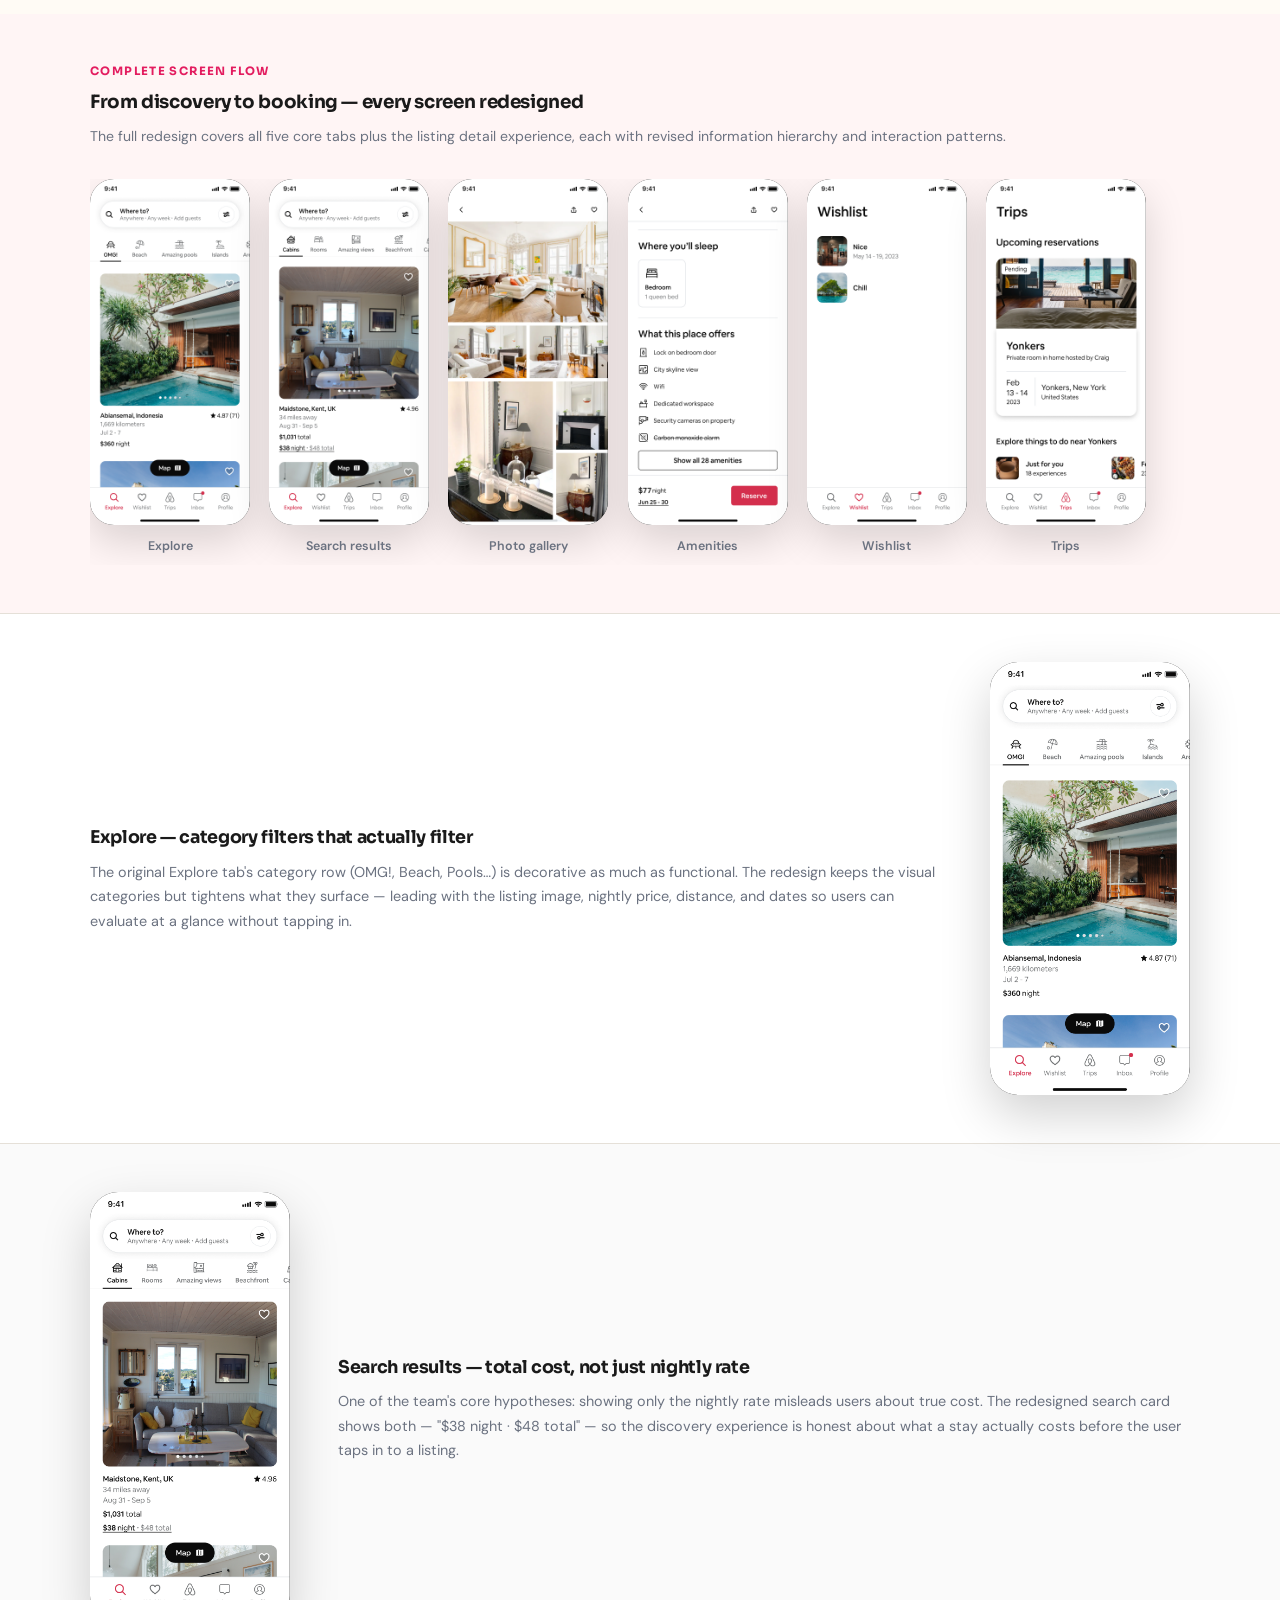
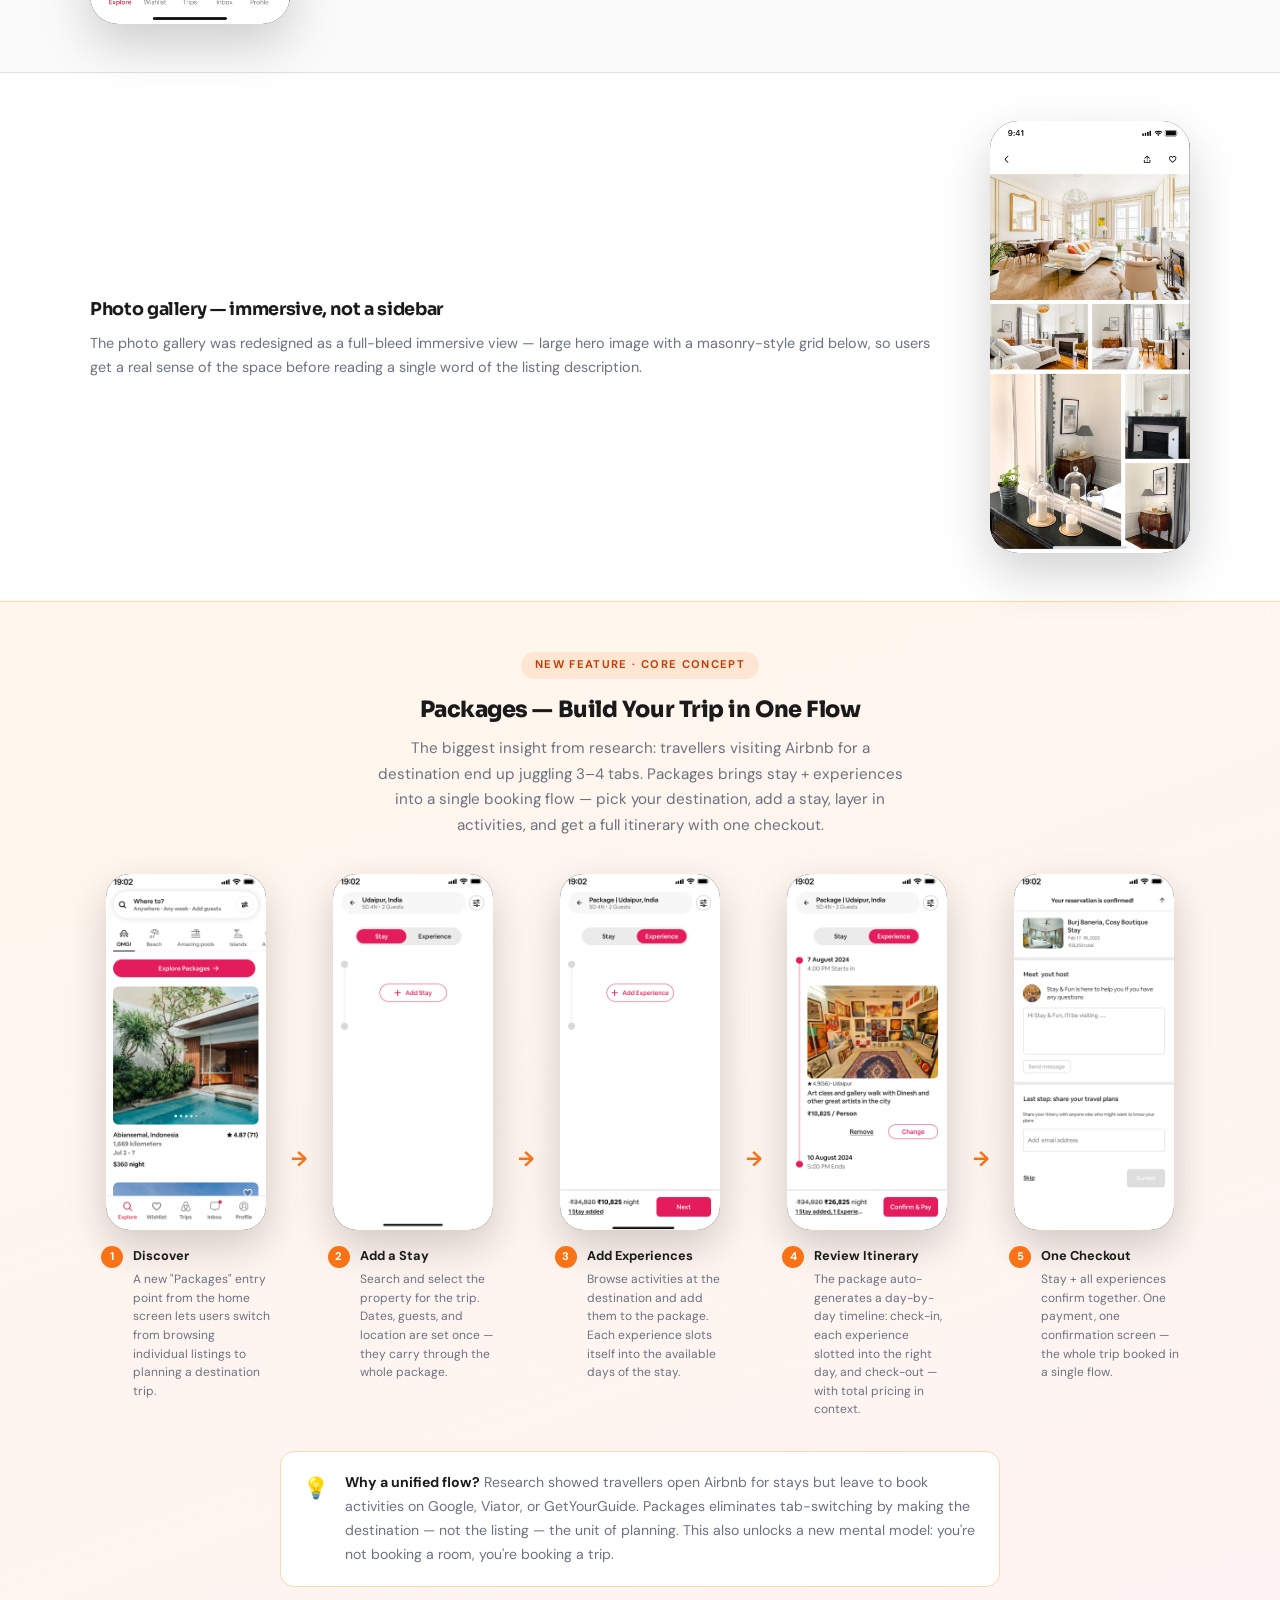
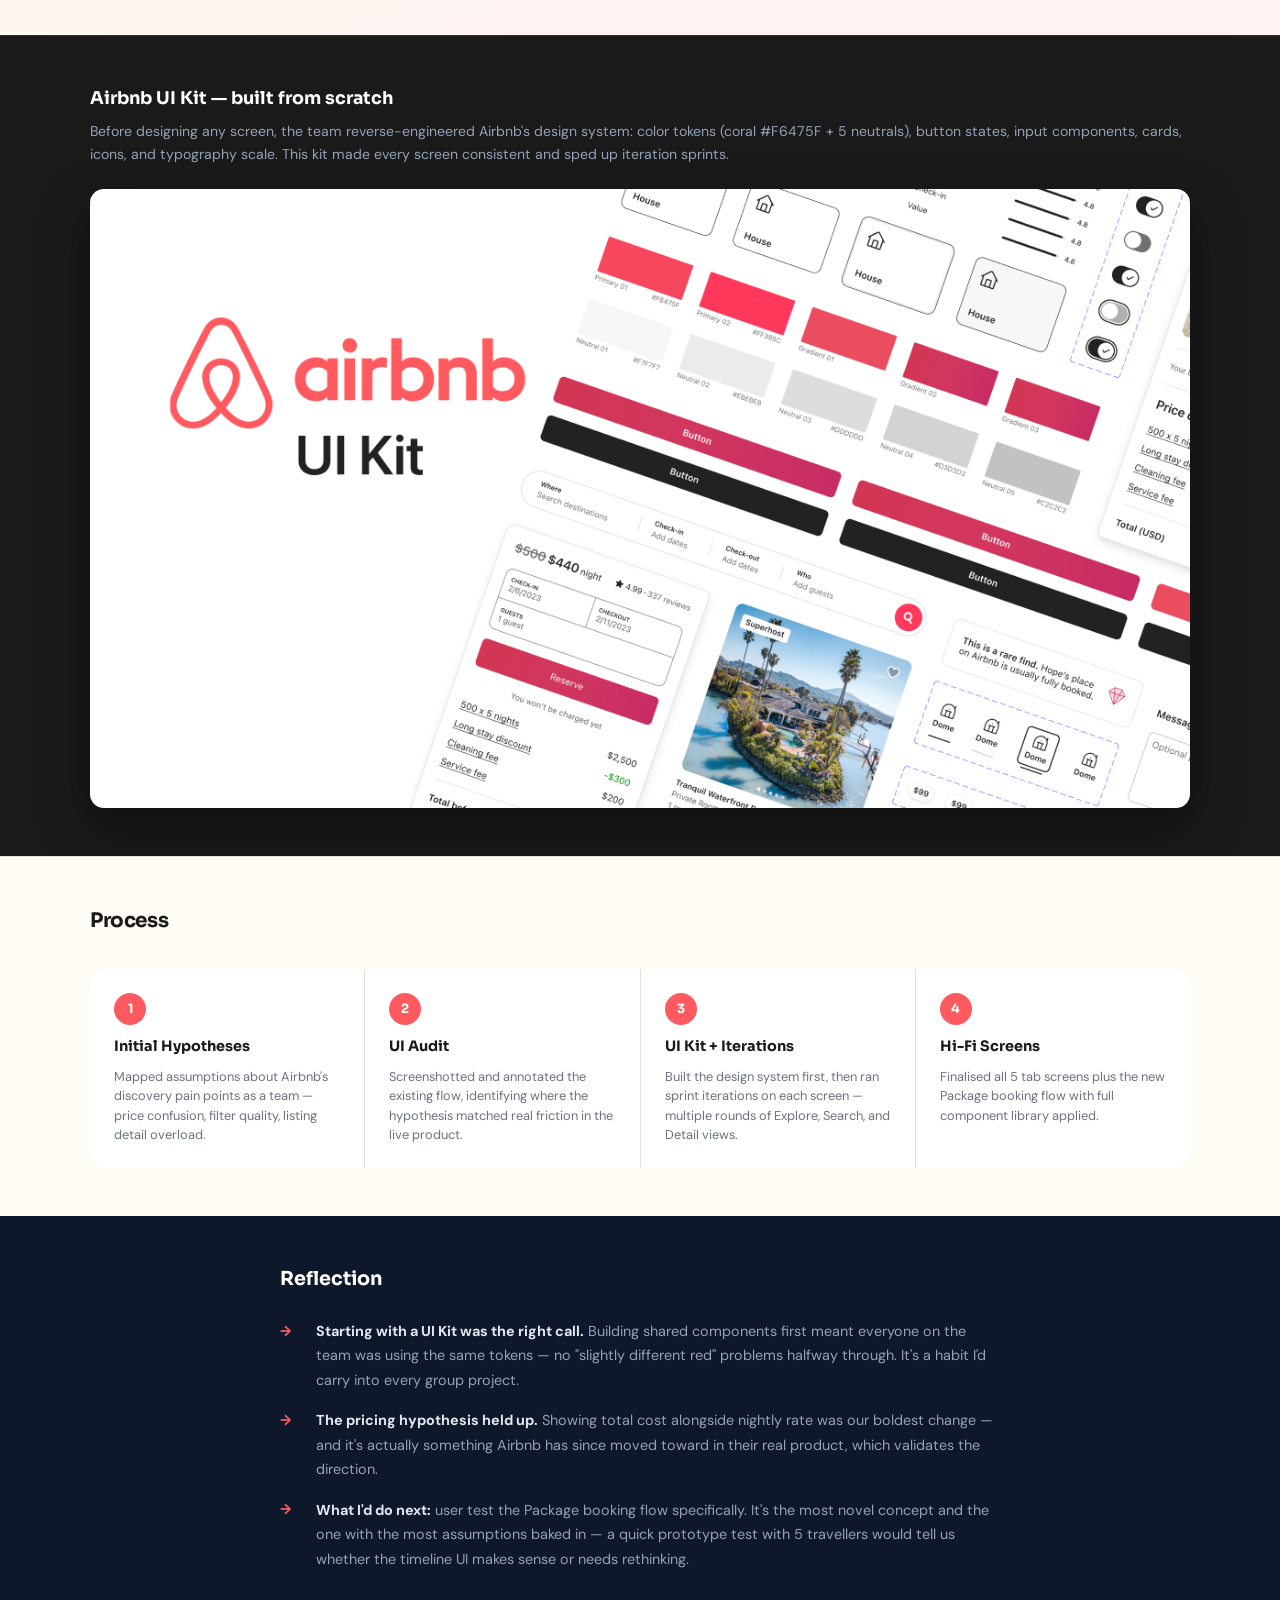
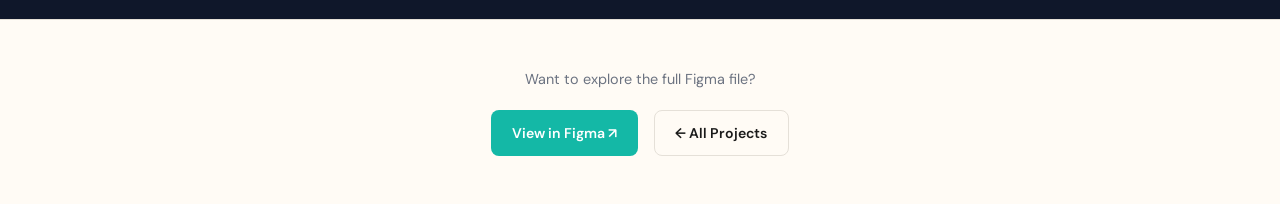
==== commit 591aa463: "Add Packages feature flow section to Airbnb case study Replaces single-screen placeholder with a ful" ====
--- a/airbnb-case-study.html
+++ b/airbnb-case-study.html
@@ -161,6 +161,55 @@
     }
     .cs-feature-phone img { width: 100%; display: block; }
 
+    /* ── AIRBNB PACKAGE FLOW ── */
+    .ab-pkg-flow {
+      display: grid;
+      grid-template-columns: 1fr auto 1fr auto 1fr auto 1fr auto 1fr;
+      align-items: start;
+      gap: 0.6rem;
+      margin-bottom: 2rem;
+    }
+    .ab-pkg-step { display: flex; flex-direction: column; align-items: center; gap: 1rem; }
+    .ab-pkg-phone {
+      width: 160px; background: #1a1a1a; border-radius: 24px; overflow: hidden;
+      box-shadow: 0 16px 40px rgba(0,0,0,0.18); flex-shrink: 0;
+    }
+    .ab-pkg-phone img { width: 100%; display: block; }
+    .ab-pkg-label {
+      display: flex; gap: 0.6rem; align-items: flex-start;
+      text-align: left; max-width: 170px;
+    }
+    .ab-step-num {
+      display: flex; align-items: center; justify-content: center;
+      width: 22px; height: 22px; border-radius: 50%; flex-shrink: 0;
+      background: #f97316; color: #fff; font-size: 0.7rem; font-weight: 700;
+    }
+    .ab-pkg-label strong { display: block; font-size: 0.8rem; color: var(--text); margin-bottom: 0.25rem; }
+    .ab-pkg-label p { font-size: 0.75rem; color: var(--text-muted); line-height: 1.55; margin: 0; }
+    .ab-pkg-arrow {
+      font-size: 1.3rem; color: #f97316; font-weight: 700;
+      align-self: center; padding-top: 1.5rem;
+    }
+    .ab-pkg-callout {
+      display: flex; gap: 1rem; align-items: flex-start;
+      background: white; border: 1px solid #fed7aa; border-radius: 14px;
+      padding: 1.2rem 1.4rem; max-width: 720px; margin: 0 auto;
+    }
+    .ab-pkg-callout p { font-size: 0.88rem; color: var(--text-muted); line-height: 1.7; margin: 0; }
+    .ab-pkg-callout strong { color: var(--text); }
+    @media (max-width: 900px) {
+      .ab-pkg-flow {
+        grid-template-columns: 1fr 1fr;
+        gap: 1.5rem;
+      }
+      .ab-pkg-arrow { display: none; }
+      .ab-pkg-label { max-width: 100%; }
+    }
+    @media (max-width: 500px) {
+      .ab-pkg-flow { grid-template-columns: 1fr; max-width: 240px; margin: 0 auto 2rem; }
+      .ab-pkg-phone { width: 200px; }
+    }
+
     /* ── DESIGN SYSTEM BANNER ── */
     .cs-system-wrap { background: #1a1a1a; padding: 3rem 2rem; border-top: 1px solid #2d2d2d; }
     .cs-system-inner { max-width: var(--max); margin: 0 auto; }
@@ -372,14 +421,73 @@
   </div>
 
   <!-- ── FEATURE: PACKAGE BOOKING ── -->
-  <div class="cs-feature-wrap" style="background: #fafafa;">
-    <div class="cs-feature-inner flip">
-      <div class="cs-feature-text">
-        <h3>Package booking — Stay + Experience in one flow</h3>
-        <p>A new feature concept: package-style itinerary booking where users pick a destination (e.g. Udaipur), select a stay, and add experiences — all in one unified checkout. The timeline view shows check-in/check-out with the property card and pricing in context, making multi-component trips manageable.</p>
-      </div>
-      <div class="cs-feature-phone">
-        <img src="assets/thumb-airbnb.png" alt="Package booking flow" />
+  <div class="cs-feature-wrap" style="background: linear-gradient(160deg, #fff7ed 0%, #fef3f2 100%); border-top: 1px solid #fed7aa;">
+    <div style="max-width: var(--max); margin: 0 auto;">
+
+      <!-- Header -->
+      <div style="text-align: center; margin-bottom: 2.2rem;">
+        <span style="display:inline-block; font-size:0.7rem; font-weight:700; letter-spacing:0.12em; text-transform:uppercase; color:#c2410c; background:rgba(249,115,22,0.12); padding:0.3rem 0.9rem; border-radius:99px; margin-bottom:0.8rem;">New Feature · Core Concept</span>
+        <h3 style="font-family:'Sora',sans-serif; font-size:1.4rem; font-weight:800; color:var(--text); margin:0 0 0.5rem; letter-spacing:-0.02em;">Packages — Build Your Trip in One Flow</h3>
+        <p style="font-size:0.95rem; color:var(--text-muted); max-width:540px; margin:0 auto; line-height:1.7;">The biggest insight from research: travellers visiting Airbnb for a destination end up juggling 3–4 tabs. Packages brings stay + experiences into a single booking flow — pick your destination, add a stay, layer in activities, and get a full itinerary with one checkout.</p>
+      </div>
+
+      <!-- 5-screen flow -->
+      <div class="ab-pkg-flow">
+
+        <div class="ab-pkg-step">
+          <div class="ab-pkg-phone"><img src="assets/airbnb-pkg-home.png" alt="Home — Packages tab" /></div>
+          <div class="ab-pkg-label">
+            <span class="ab-step-num">1</span>
+            <div><strong>Discover</strong><p>A new "Packages" entry point from the home screen lets users switch from browsing individual listings to planning a destination trip.</p></div>
+          </div>
+        </div>
+
+        <div class="ab-pkg-arrow">→</div>
+
+        <div class="ab-pkg-step">
+          <div class="ab-pkg-phone"><img src="assets/airbnb-pkg-stay.png" alt="Create Package — Select Stay" /></div>
+          <div class="ab-pkg-label">
+            <span class="ab-step-num">2</span>
+            <div><strong>Add a Stay</strong><p>Search and select the property for the trip. Dates, guests, and location are set once — they carry through the whole package.</p></div>
+          </div>
+        </div>
+
+        <div class="ab-pkg-arrow">→</div>
+
+        <div class="ab-pkg-step">
+          <div class="ab-pkg-phone"><img src="assets/airbnb-pkg-experience.png" alt="Create Package — Add Experiences" /></div>
+          <div class="ab-pkg-label">
+            <span class="ab-step-num">3</span>
+            <div><strong>Add Experiences</strong><p>Browse activities at the destination and add them to the package. Each experience slots itself into the available days of the stay.</p></div>
+          </div>
+        </div>
+
+        <div class="ab-pkg-arrow">→</div>
+
+        <div class="ab-pkg-step">
+          <div class="ab-pkg-phone"><img src="assets/airbnb-pkg-itinerary.png" alt="Package Itinerary — full breakdown" /></div>
+          <div class="ab-pkg-label">
+            <span class="ab-step-num">4</span>
+            <div><strong>Review Itinerary</strong><p>The package auto-generates a day-by-day timeline: check-in, each experience slotted into the right day, and check-out — with total pricing in context.</p></div>
+          </div>
+        </div>
+
+        <div class="ab-pkg-arrow">→</div>
+
+        <div class="ab-pkg-step">
+          <div class="ab-pkg-phone"><img src="assets/airbnb-pkg-confirmed.png" alt="Reservation Confirmed" /></div>
+          <div class="ab-pkg-label">
+            <span class="ab-step-num">5</span>
+            <div><strong>One Checkout</strong><p>Stay + all experiences confirm together. One payment, one confirmation screen — the whole trip booked in a single flow.</p></div>
+          </div>
+        </div>
+
+      </div>
+
+      <!-- Design rationale callout -->
+      <div class="ab-pkg-callout">
+        <span style="font-size:1.3rem;">💡</span>
+        <p><strong>Why a unified flow?</strong> Research showed travellers open Airbnb for stays but leave to book activities on Google, Viator, or GetYourGuide. Packages eliminates tab-switching by making the destination — not the listing — the unit of planning. This also unlocks a new mental model: you're not booking a room, you're booking a trip.</p>
       </div>
     </div>
   </div>
